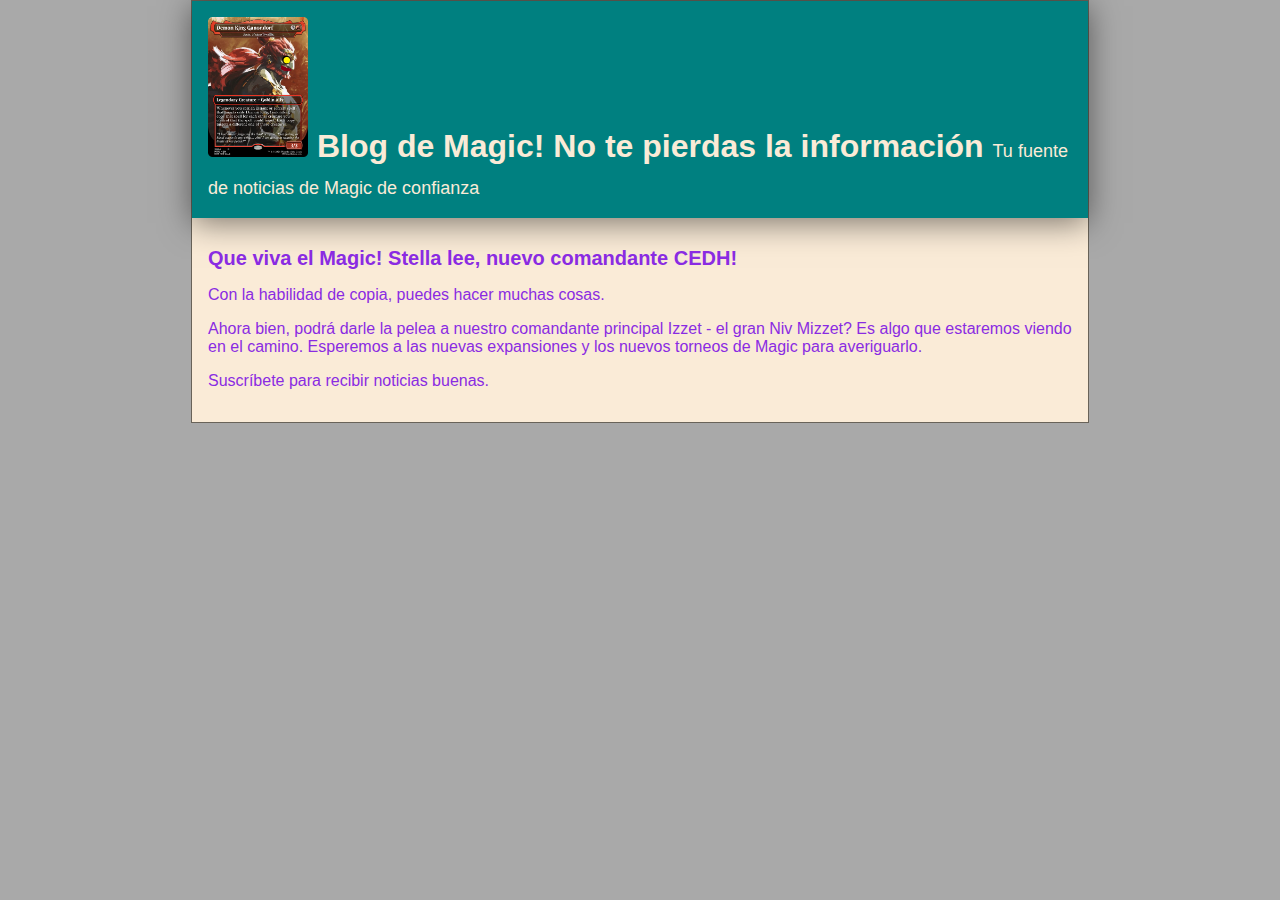
==== blogpost.html @ b03fad0b "Color de fondo y nuevo logo" ====
<!DOCTYPE html>
<html>
  <head>
    <title>Bienvenido a blog the magic! 2.0</title>
    <link rel="stylesheet" href="./CSS/style.css" />
  </head>
  <body>
    <div id="container">
      <div id="header">
        <img src="./Images/ganon.png" alt="Ganon" />
        Blog de Magic! No te pierdas la información
        <span id="tagline">Tu fuente de noticias de Magic de confianza</span>
      </div>
      <div id="post">
        <h1>Que viva el Magic! Stella lee, nuevo comandante CEDH!</h1>
        <p>Con la habilidad de copia, puedes hacer muchas cosas.</p>
        <p>
          Ahora bien, podrá darle la pelea a nuestro comandante principal Izzet
          - el gran Niv Mizzet? Es algo que estaremos viendo en el camino.
          Esperemos a las nuevas expansiones y los nuevos torneos de Magic para
          averiguarlo.
        </p>
        <p>Suscríbete para recibir noticias buenas.</p>
      </div>
    </div>
  </body>
</html>
---- CSS/style.css ----
body {
  text-align: center;
  font-family: "Arial";
  font-size: 16px;
  color: blueviolet;
  margin: 0;
  padding: 0;
  background-color: darkgray;
}

img {
  width: 100px;
  height: auto;
}

#header {
  background: teal;
  box-shadow: 0px 5px 30px 0px rgba(0, 0, 0, 0.5);
  color: antiquewhite;
  font-weight: bold;
  font-size: xx-large;
  margin: 0;
  padding: 0.5em;
}

#header #tagline {
  font-weight: normal;
  font-size: large;
}

#container {
  width: 70%;
  padding: 0;
  text-align: left;
  border: 1px solid rgb(105, 99, 89);
  margin: 0 auto;
  background-color: antiquewhite;
}

#container h1 {
  font-size: 20px;
}

#post {
  padding: 1em;
}
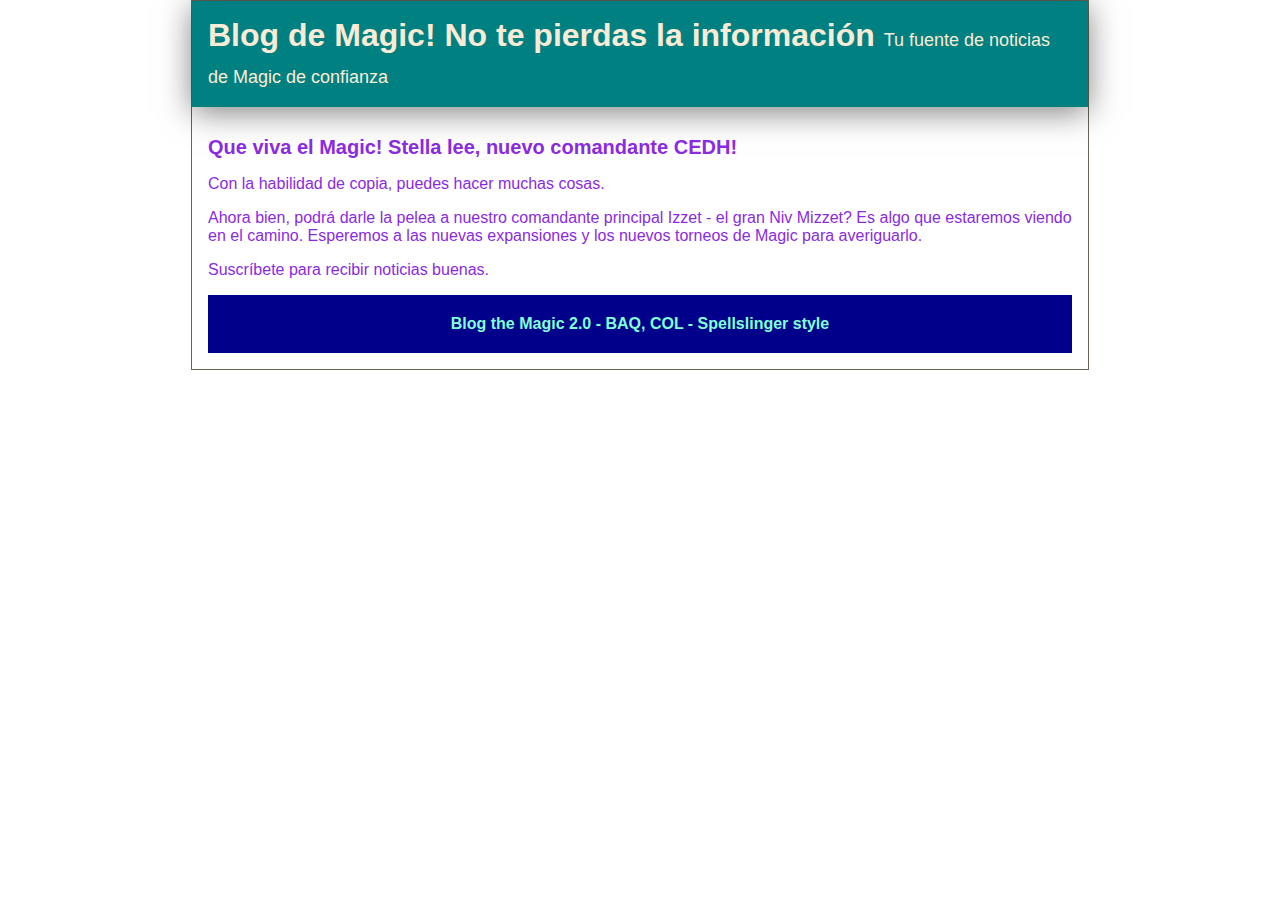
==== commit 0d6bf7a2: "Footer terminado" ====
--- a/blogpost.html
+++ b/blogpost.html
@@ -7,7 +7,6 @@
   <body>
     <div id="container">
       <div id="header">
-        <img src="./Images/ganon.png" alt="Ganon" />
         Blog de Magic! No te pierdas la información
         <span id="tagline">Tu fuente de noticias de Magic de confianza</span>
       </div>
@@ -21,6 +20,9 @@
           averiguarlo.
         </p>
         <p>Suscríbete para recibir noticias buenas.</p>
+        <div id="footer">
+          Blog the Magic 2.0 - BAQ, COL - Spellslinger style
+        </div>
       </div>
     </div>
   </body>
--- a/CSS/style.css
+++ b/CSS/style.css
@@ -5,12 +5,6 @@
   color: blueviolet;
   margin: 0;
   padding: 0;
-  background-color: darkgray;
-}
-
-img {
-  width: 100px;
-  height: auto;
 }
 
 #header {
@@ -34,7 +28,6 @@
   text-align: left;
   border: 1px solid rgb(105, 99, 89);
   margin: 0 auto;
-  background-color: antiquewhite;
 }
 
 #container h1 {
@@ -44,3 +37,11 @@
 #post {
   padding: 1em;
 }
+
+#footer {
+  text-align: center;
+  color: aquamarine;
+  font-weight: bolder;
+  background-color: darkblue;
+  padding: 20px;
+}
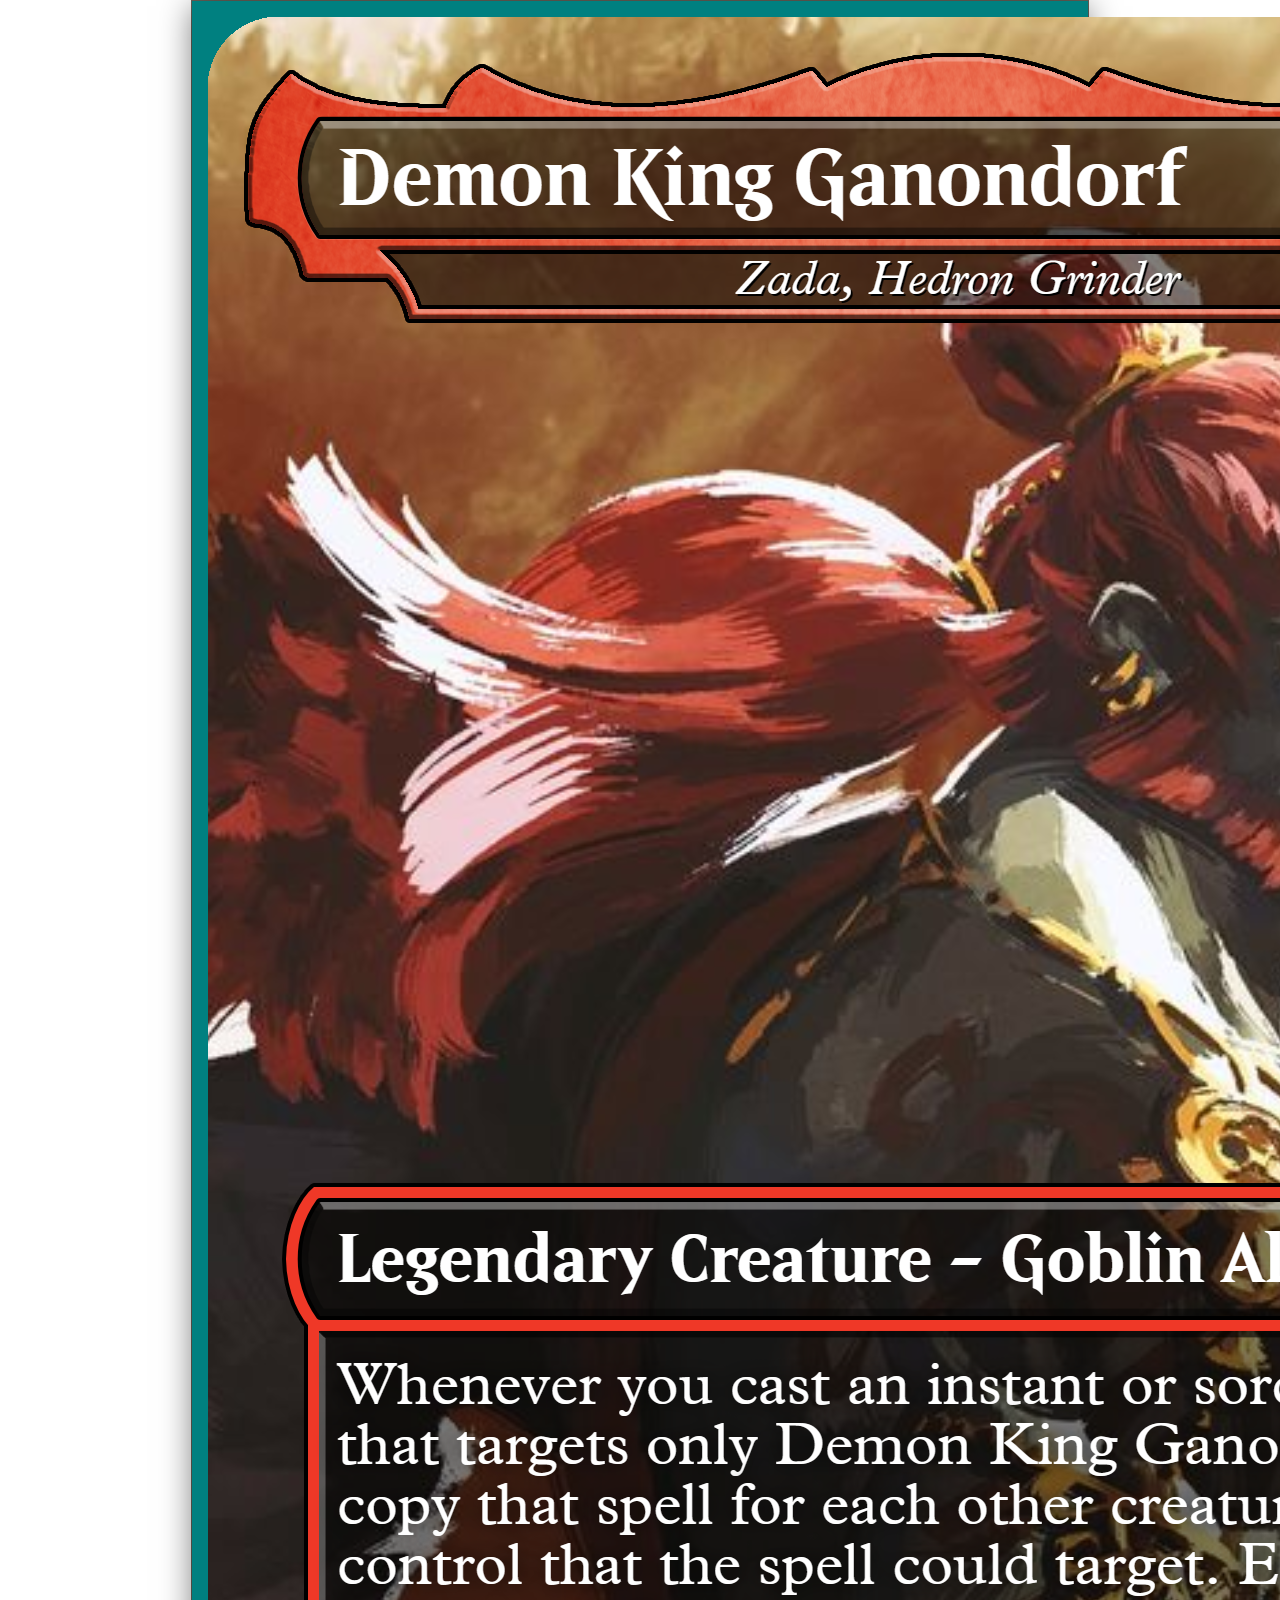
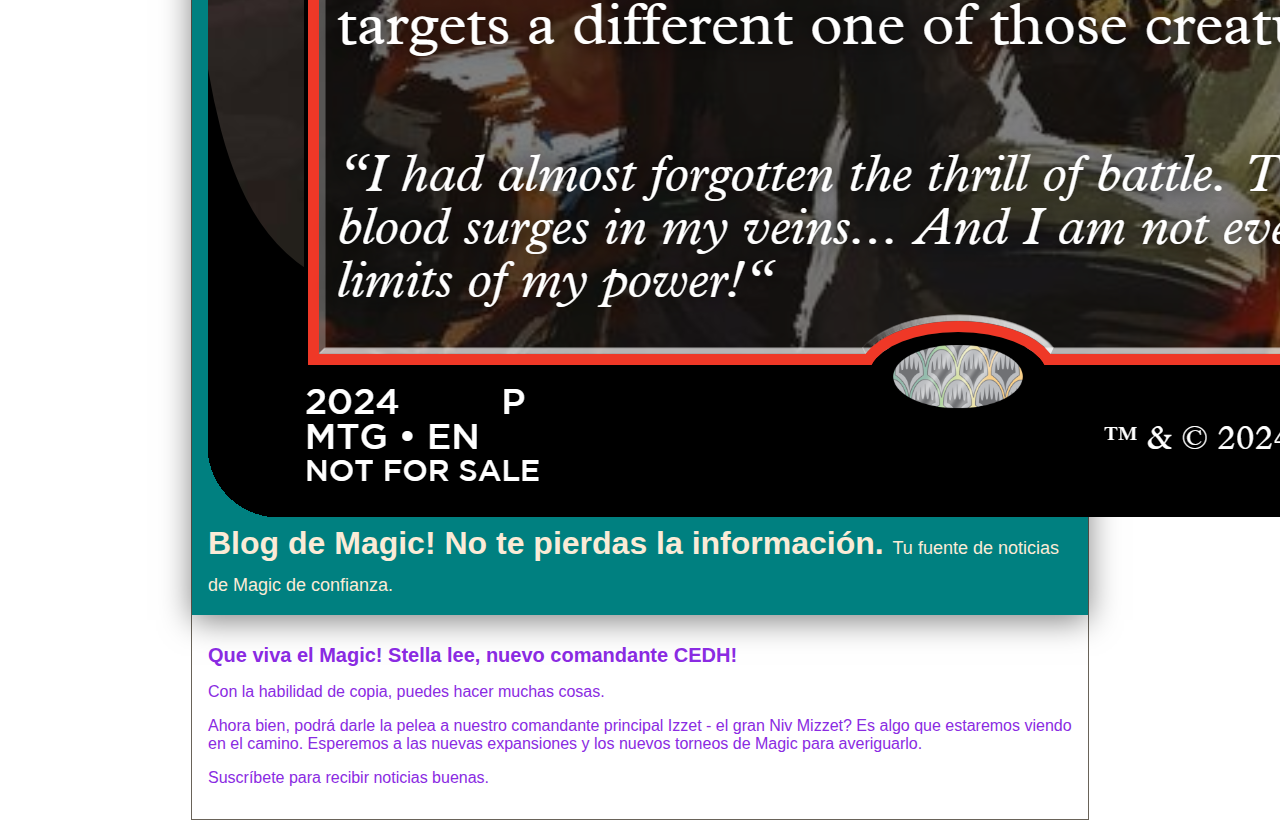
==== commit b0b144f9: "Puntuación corregida en el post" ====
--- a/blogpost.html
+++ b/blogpost.html
@@ -7,8 +7,9 @@
   <body>
     <div id="container">
       <div id="header">
-        Blog de Magic! No te pierdas la información
-        <span id="tagline">Tu fuente de noticias de Magic de confianza</span>
+        <img src="./Images/ganon.png" alt="Ganon" />
+        Blog de Magic! No te pierdas la información.
+        <span id="tagline">Tu fuente de noticias de Magic de confianza.</span>
       </div>
       <div id="post">
         <h1>Que viva el Magic! Stella lee, nuevo comandante CEDH!</h1>
@@ -20,9 +21,6 @@
           averiguarlo.
         </p>
         <p>Suscríbete para recibir noticias buenas.</p>
-        <div id="footer">
-          Blog the Magic 2.0 - BAQ, COL - Spellslinger style
-        </div>
       </div>
     </div>
   </body>
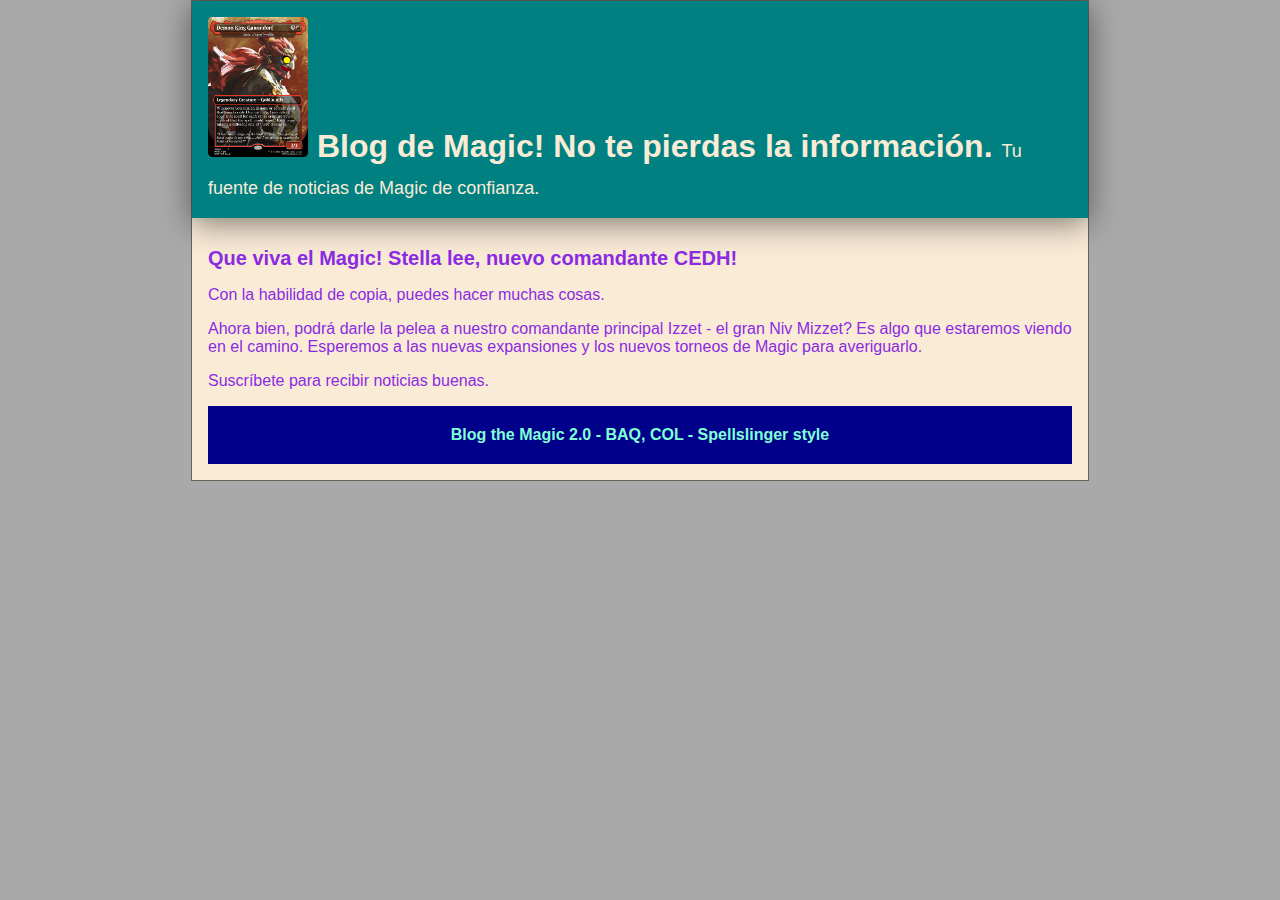
==== commit 230fb503: "Merge pull request #2 from edlombanal/footer_w" ====
--- a/blogpost.html
+++ b/blogpost.html
@@ -21,6 +21,9 @@
           averiguarlo.
         </p>
         <p>Suscríbete para recibir noticias buenas.</p>
+        <div id="footer">
+          Blog the Magic 2.0 - BAQ, COL - Spellslinger style
+        </div>
       </div>
     </div>
   </body>
--- a/CSS/style.css
+++ b/CSS/style.css
@@ -5,6 +5,12 @@
   color: blueviolet;
   margin: 0;
   padding: 0;
+  background-color: darkgray;
+}
+
+img {
+  width: 100px;
+  height: auto;
 }
 
 #header {
@@ -28,6 +34,7 @@
   text-align: left;
   border: 1px solid rgb(105, 99, 89);
   margin: 0 auto;
+  background-color: antiquewhite;
 }
 
 #container h1 {
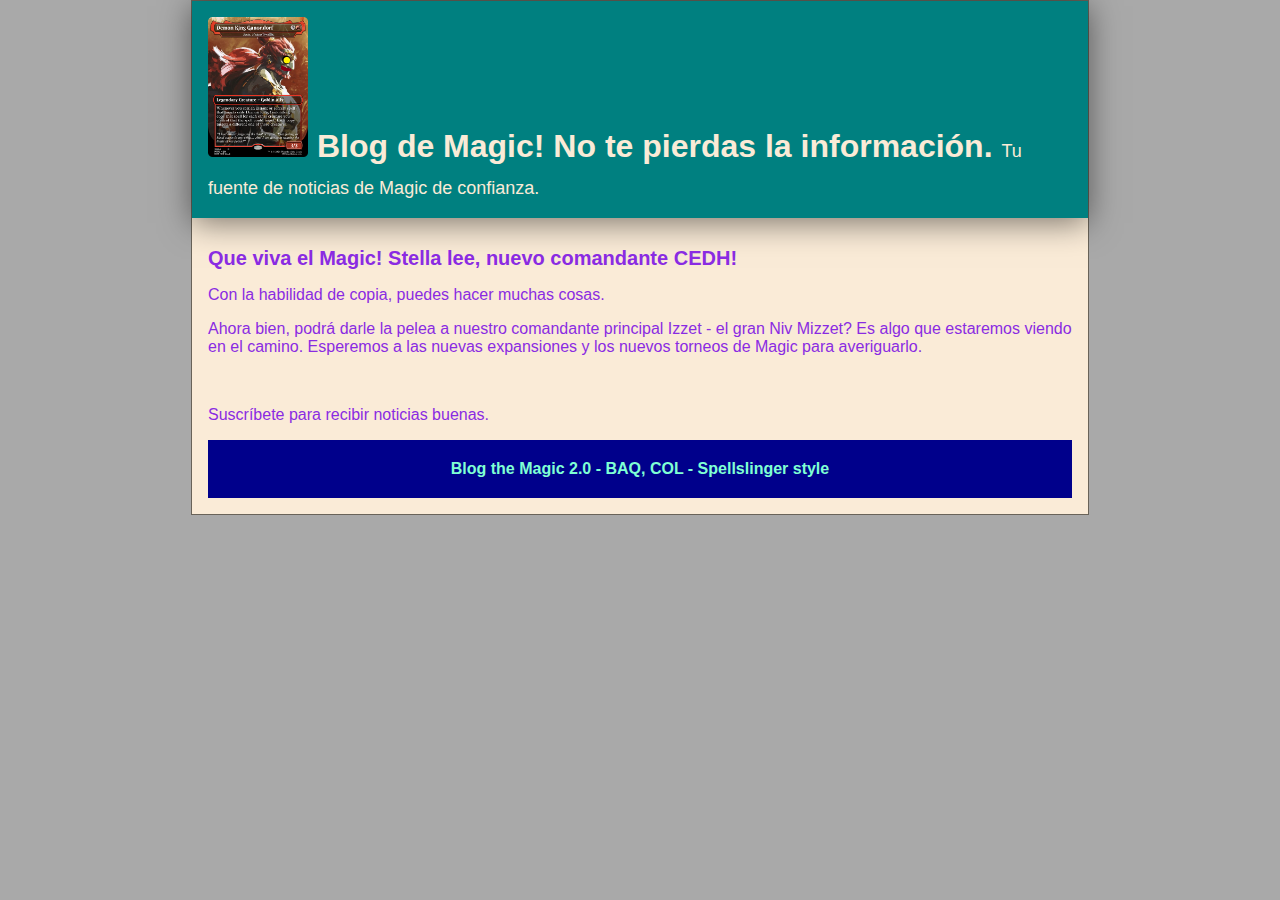
==== commit 4a3bdbd2: "Agregue una nueva imagen al blogpost" ====
--- a/blogpost.html
+++ b/blogpost.html
@@ -20,6 +20,7 @@
           Esperemos a las nuevas expansiones y los nuevos torneos de Magic para
           averiguarlo.
         </p>
+        <p><img src="./Images/Zelda, Princess of Hyrule.png" alt="" /></p>
         <p>Suscríbete para recibir noticias buenas.</p>
         <div id="footer">
           Blog the Magic 2.0 - BAQ, COL - Spellslinger style
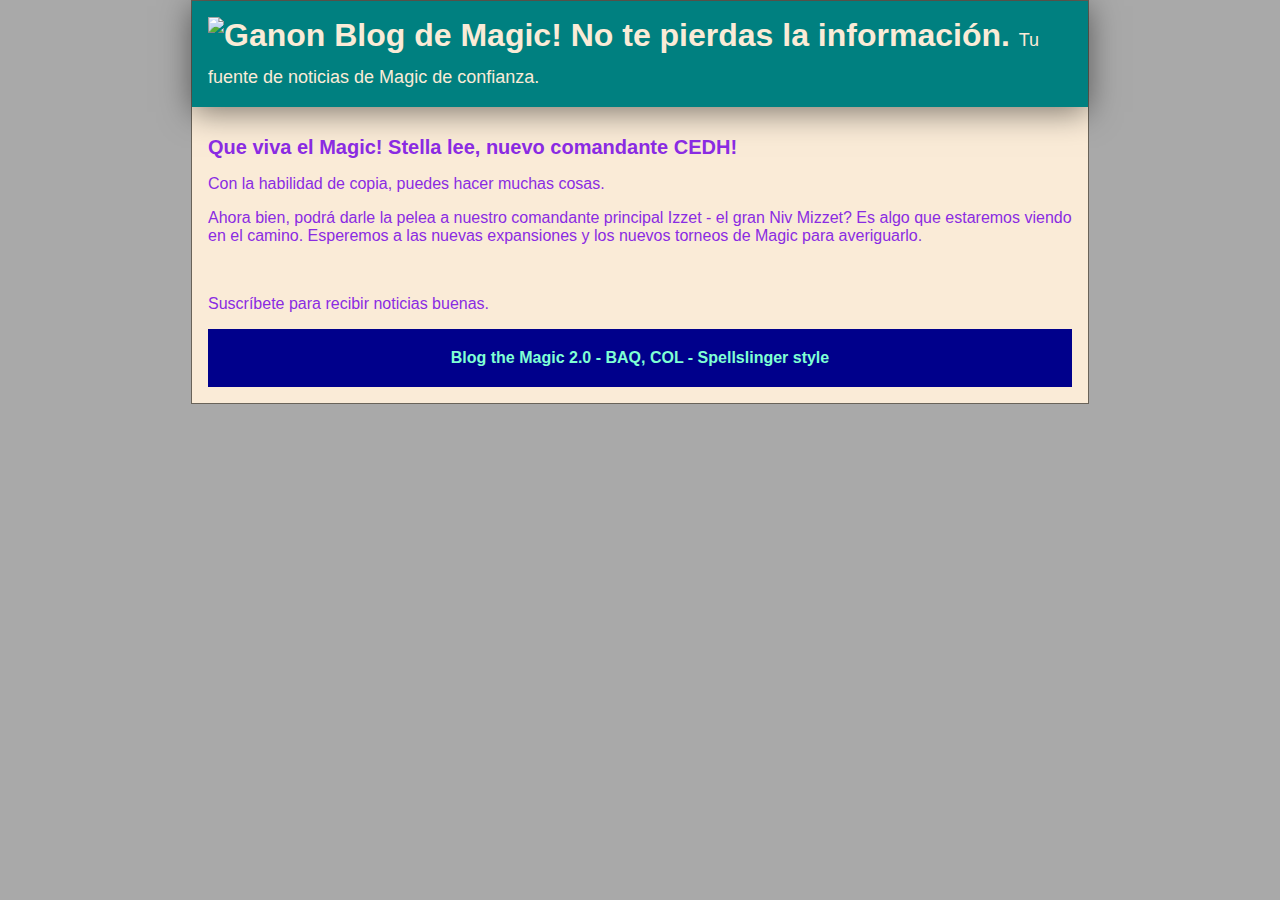
==== commit 80757c66: "Changed logo" ====
--- a/blogpost.html
+++ b/blogpost.html
@@ -7,7 +7,7 @@
   <body>
     <div id="container">
       <div id="header">
-        <img src="./Images/ganon.png" alt="Ganon" />
+        <img src="./Images/Magic Symbol.png" alt="Ganon" />
         Blog de Magic! No te pierdas la información.
         <span id="tagline">Tu fuente de noticias de Magic de confianza.</span>
       </div>
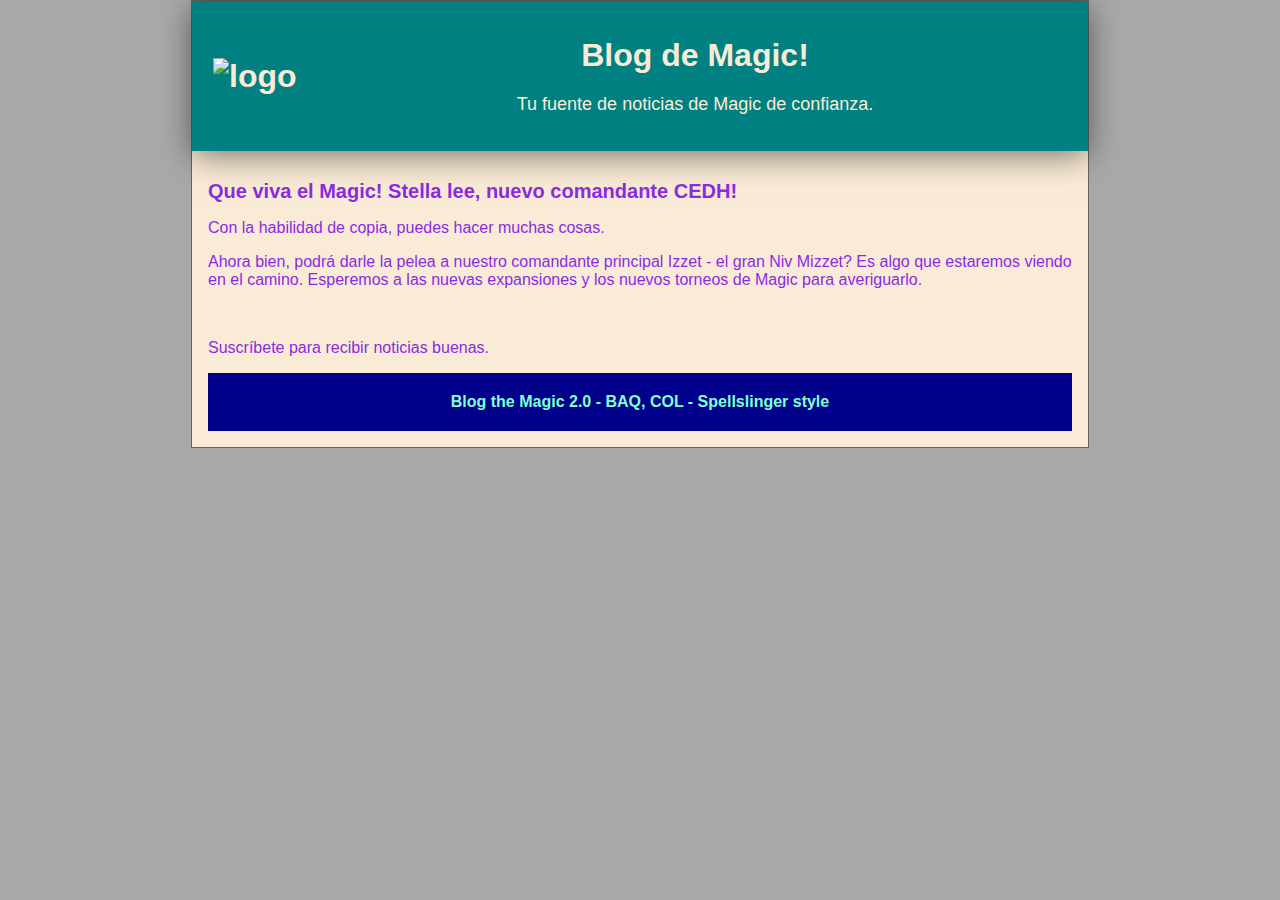
==== commit e34f7c54: "Ajusté el header para mejor imagen" ====
--- a/blogpost.html
+++ b/blogpost.html
@@ -6,10 +6,12 @@
   </head>
   <body>
     <div id="container">
-      <div id="header">
-        <img src="./Images/Magic Symbol.png" alt="Ganon" />
-        Blog de Magic! No te pierdas la información.
-        <span id="tagline">Tu fuente de noticias de Magic de confianza.</span>
+      <div id="header" class="container">
+        <img src="./Images/Magic Symbol.png" alt="logo" id="logo" />
+        <div id="header-inside">
+          <div>Blog de Magic!</div>
+          <div id="tagline">Tu fuente de noticias de Magic de confianza.</div>
+        </div>
       </div>
       <div id="post">
         <h1>Que viva el Magic! Stella lee, nuevo comandante CEDH!</h1>
--- a/CSS/style.css
+++ b/CSS/style.css
@@ -13,6 +13,14 @@
   height: auto;
 }
 
+.container,
+.container div {
+  display: flex;
+  align-items: center;
+  justify-content: space-between;
+  padding: 10px 20px;
+}
+
 #header {
   background: teal;
   box-shadow: 0px 5px 30px 0px rgba(0, 0, 0, 0.5);
@@ -21,6 +29,16 @@
   font-size: xx-large;
   margin: 0;
   padding: 0.5em;
+}
+
+img {
+  padding: 0px 5px;
+}
+
+#header-inside {
+  display: flex;
+  flex-direction: column;
+  flex-grow: 1;
 }
 
 #header #tagline {
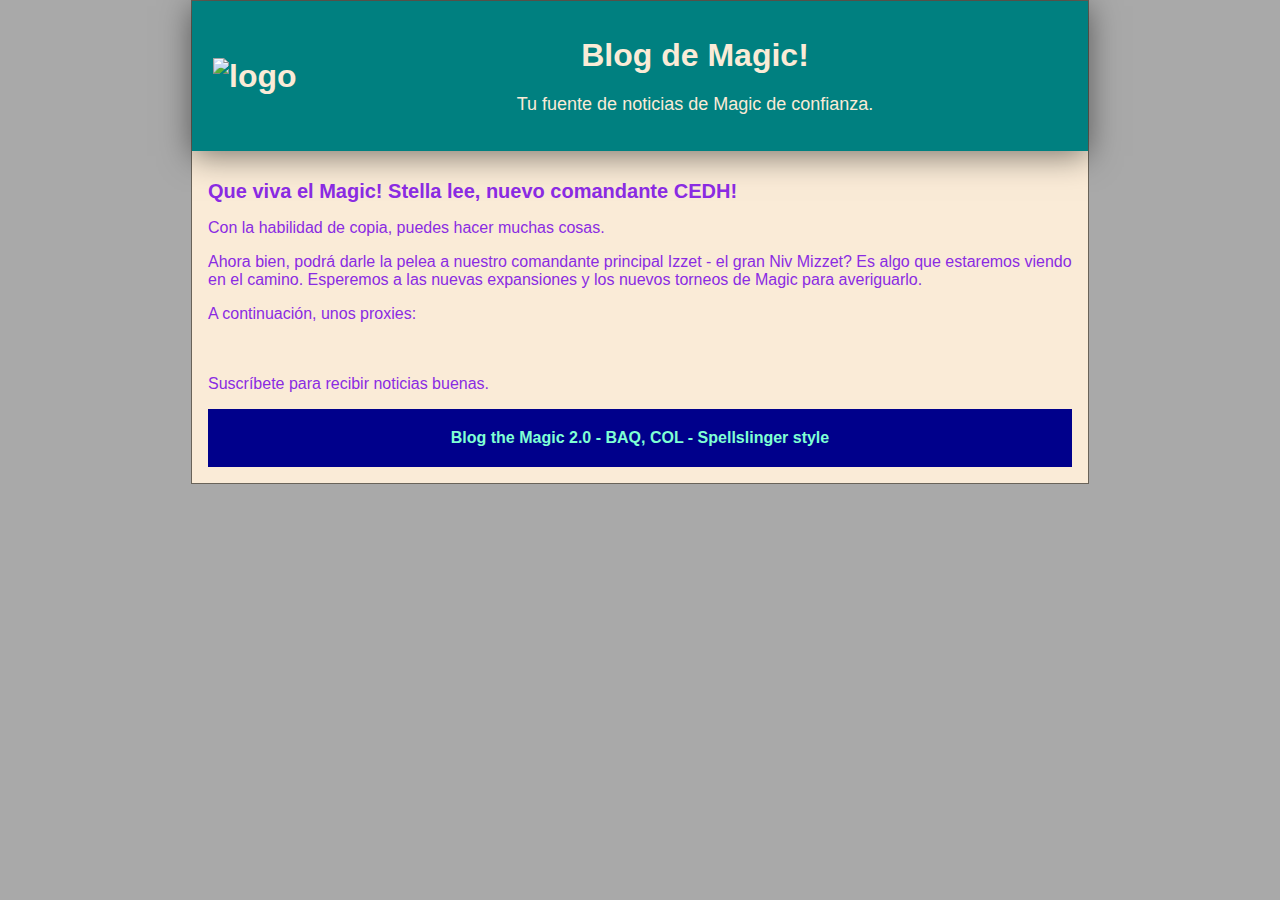
==== commit a8f01c4a: "Agregar imágenes de proxies" ====
--- a/blogpost.html
+++ b/blogpost.html
@@ -22,7 +22,28 @@
           Esperemos a las nuevas expansiones y los nuevos torneos de Magic para
           averiguarlo.
         </p>
-        <p><img src="./Images/Zelda, Princess of Hyrule.png" alt="" /></p>
+        <p>A continuación, unos proxies:</p>
+        <div class="container">
+          <img
+            id="proxies"
+            src="./Images/Zelda, Princess of Hyrule.png"
+            alt=""
+          /><img
+            id="proxies"
+            src="./Images/Stella Lee, Wild Card_ (Zelda, Princess of Hyrule_) (1).png"
+            alt=""
+          />
+          <img
+            id="proxies"
+            src="./Images/Stella Lee, Wild Card_ (Zelda, Princess of Hyrule_).png"
+            alt=""
+          />
+          <img
+            id="proxies"
+            src="./Images/Zada, Hedron Grinder_ (Demon King Ganondorf_).png"
+            alt=""
+          />
+        </div>
         <p>Suscríbete para recibir noticias buenas.</p>
         <div id="footer">
           Blog the Magic 2.0 - BAQ, COL - Spellslinger style
--- a/CSS/style.css
+++ b/CSS/style.css
@@ -29,6 +29,11 @@
   font-size: xx-large;
   margin: 0;
   padding: 0.5em;
+}
+
+#proxies {
+  width: 200px;
+  height: auto;
 }
 
 img {
